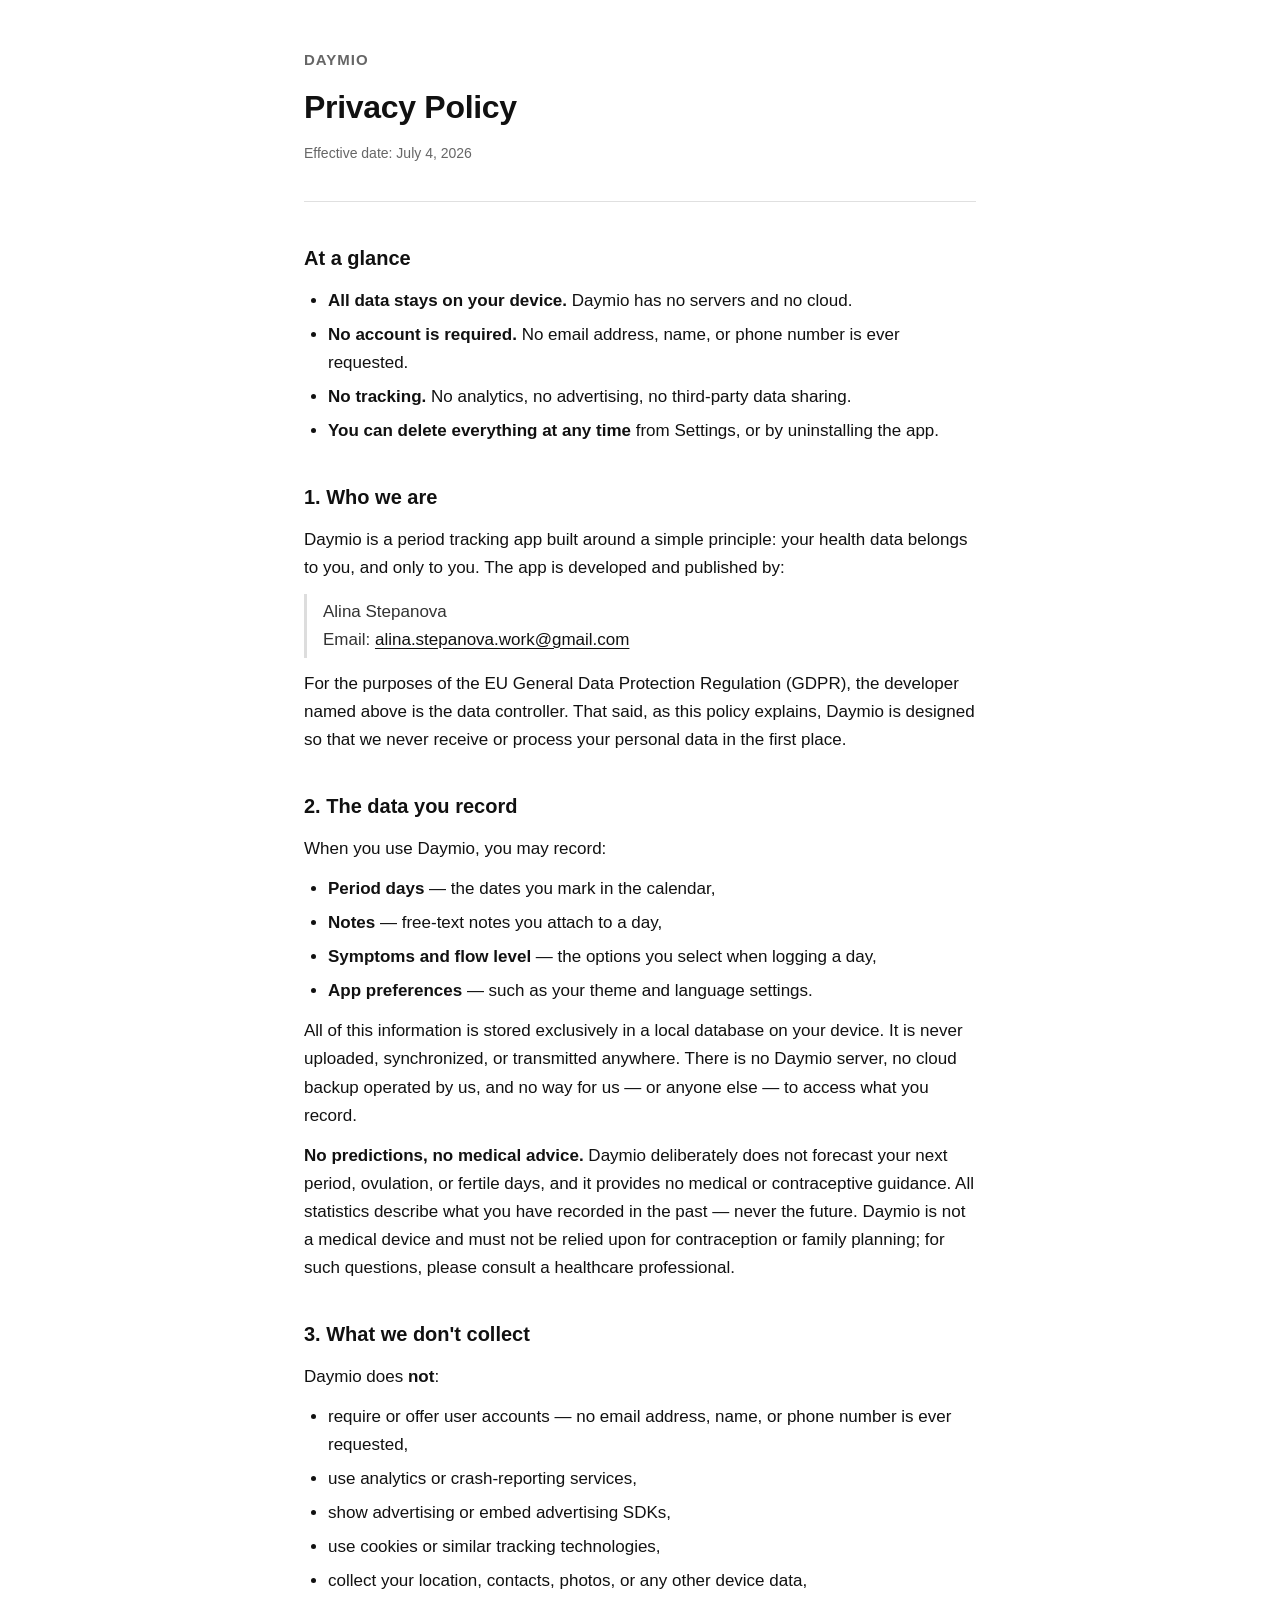
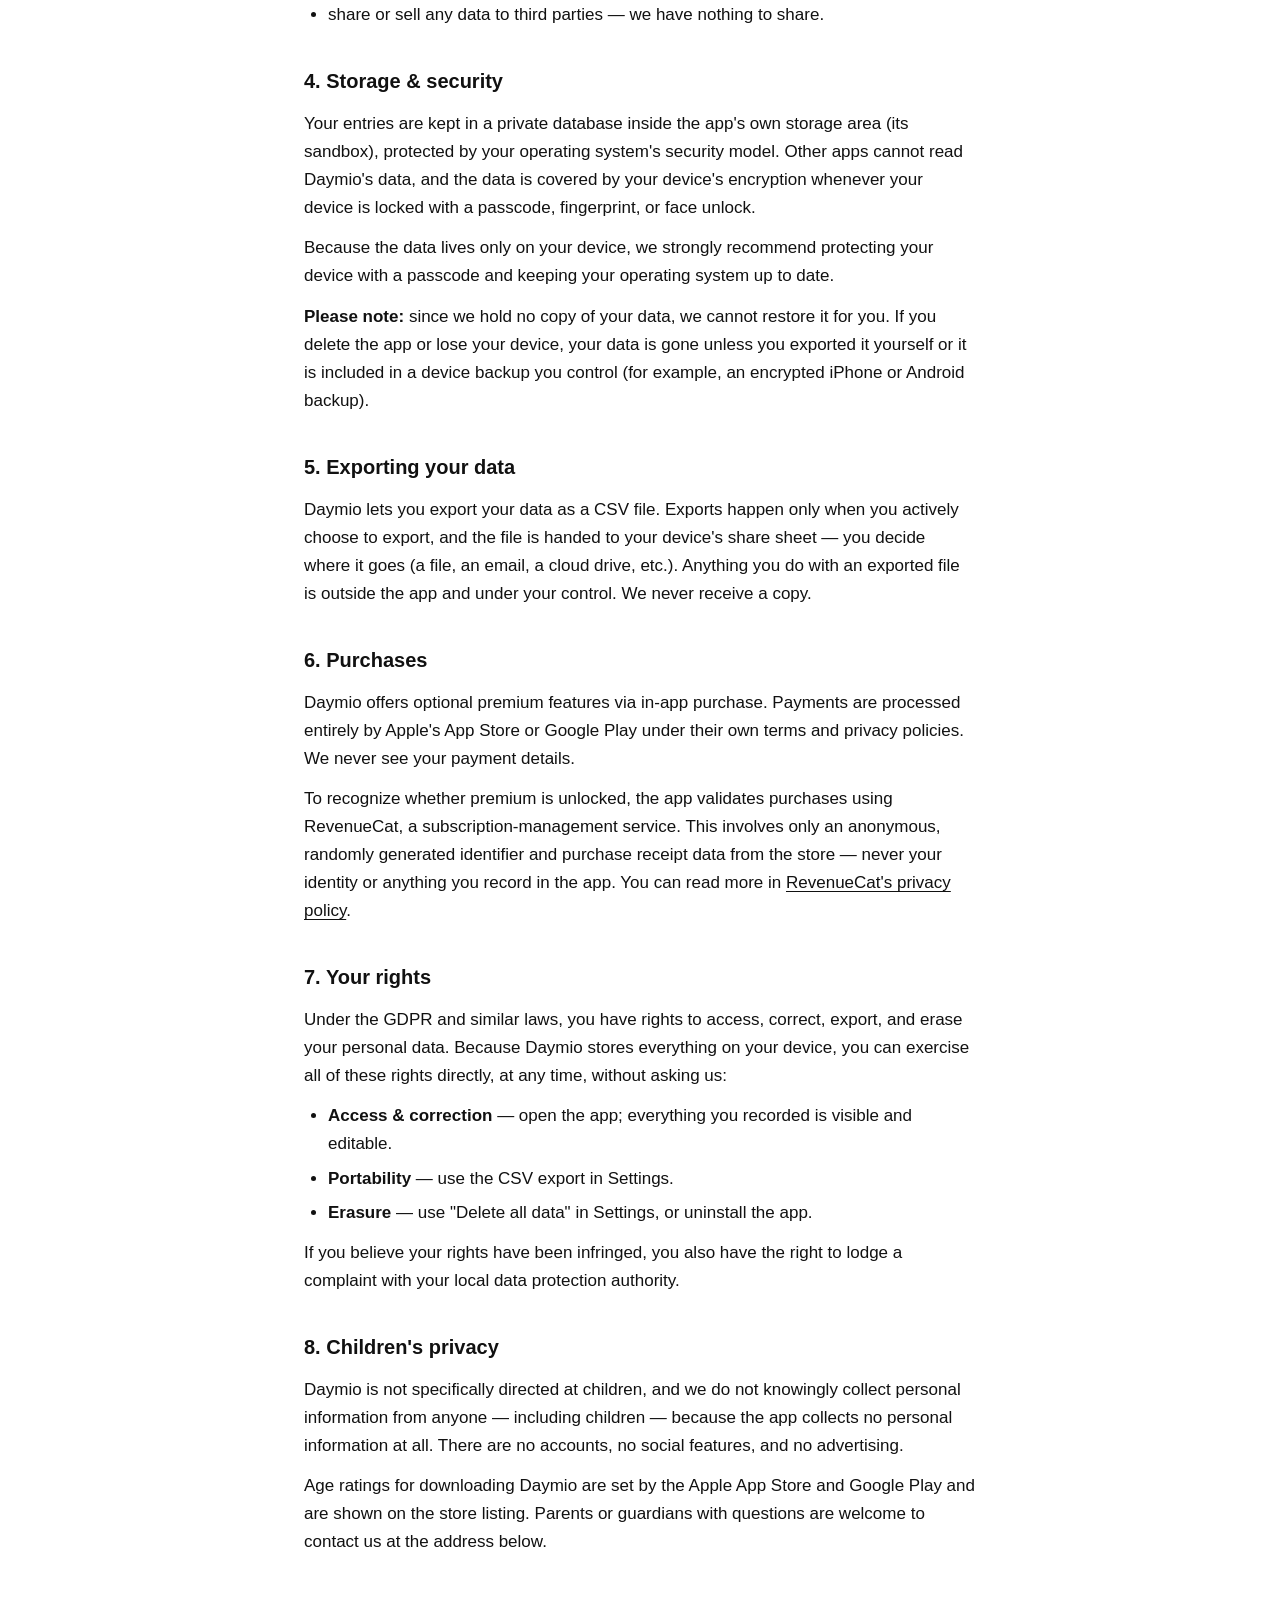
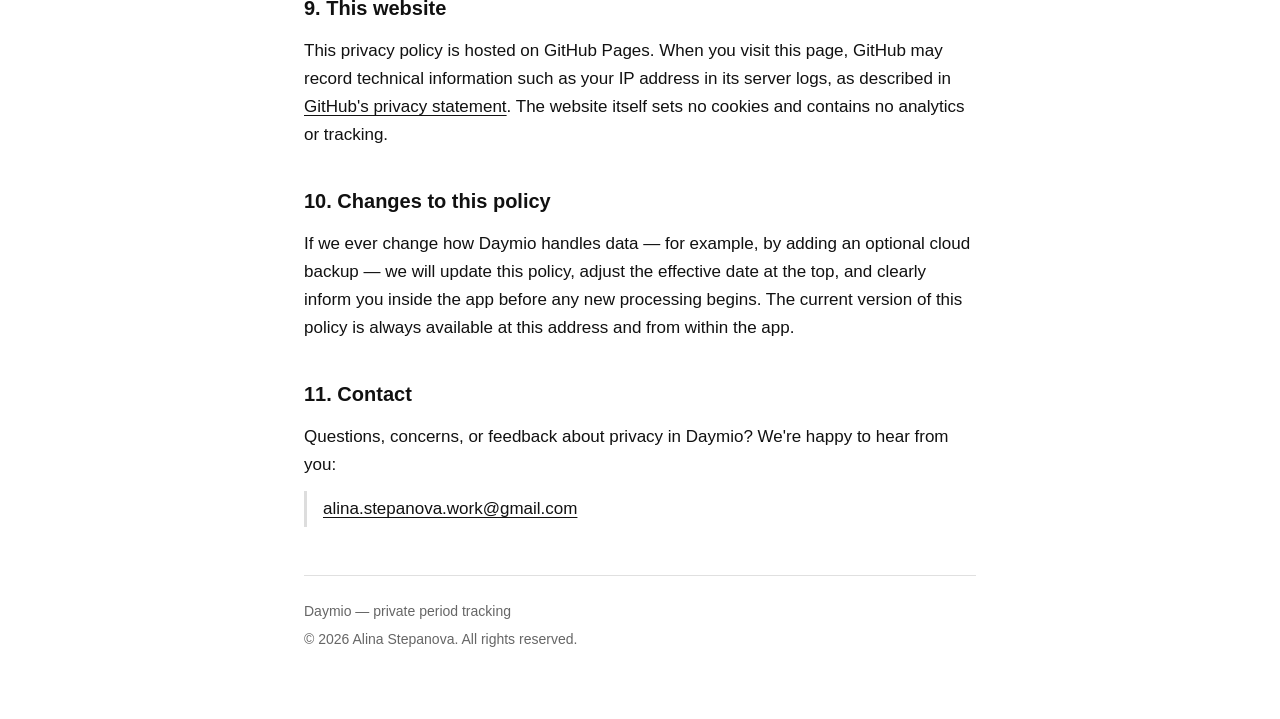
==== index.html @ 73250106 "Publish Daymio privacy policy for GitHub Pages" ====
<!DOCTYPE html>
<html lang="en">
<head>
  <meta charset="UTF-8">
  <meta name="viewport" content="width=device-width, initial-scale=1.0">
  <meta name="description" content="Privacy Policy for Daymio — the private, on-device period tracking app. Your health data never leaves your device.">
  <title>Privacy Policy — Daymio</title>
  <link rel="stylesheet" href="styles.css">
</head>
<body>

  <header>
    <p class="app-name">Daymio</p>
    <h1>Privacy Policy</h1>
    <p class="effective">Effective date: July 4, 2026</p>
  </header>

  <main>

    <section id="summary">
      <h2>At a glance</h2>
      <ul>
        <li><strong>All data stays on your device.</strong> Daymio has no servers and no cloud.</li>
        <li><strong>No account is required.</strong> No email address, name, or phone number is ever requested.</li>
        <li><strong>No tracking.</strong> No analytics, no advertising, no third-party data sharing.</li>
        <li><strong>You can delete everything at any time</strong> from Settings, or by uninstalling the app.</li>
      </ul>
    </section>

    <section id="who-we-are">
      <h2>1. Who we are</h2>
      <p>Daymio is a period tracking app built around a simple principle: your health data belongs to you, and only to you. The app is developed and published by:</p>
      <p class="contact-block">
        Alina Stepanova<br>
        Email: <a href="mailto:alina.stepanova.work@gmail.com">alina.stepanova.work@gmail.com</a>
      </p>
      <p>For the purposes of the EU General Data Protection Regulation (GDPR), the developer named above is the data controller. That said, as this policy explains, Daymio is designed so that we never receive or process your personal data in the first place.</p>
    </section>

    <section id="data-we-store">
      <h2>2. The data you record</h2>
      <p>When you use Daymio, you may record:</p>
      <ul>
        <li><strong>Period days</strong> — the dates you mark in the calendar,</li>
        <li><strong>Notes</strong> — free-text notes you attach to a day,</li>
        <li><strong>Symptoms and flow level</strong> — the options you select when logging a day,</li>
        <li><strong>App preferences</strong> — such as your theme and language settings.</li>
      </ul>
      <p>All of this information is stored exclusively in a local database on your device. It is never uploaded, synchronized, or transmitted anywhere. There is no Daymio server, no cloud backup operated by us, and no way for us — or anyone else — to access what you record.</p>
      <p><strong>No predictions, no medical advice.</strong> Daymio deliberately does not forecast your next period, ovulation, or fertile days, and it provides no medical or contraceptive guidance. All statistics describe what you have recorded in the past — never the future. Daymio is not a medical device and must not be relied upon for contraception or family planning; for such questions, please consult a healthcare professional.</p>
    </section>

    <section id="what-we-dont-collect">
      <h2>3. What we don't collect</h2>
      <p>Daymio does <strong>not</strong>:</p>
      <ul>
        <li>require or offer user accounts — no email address, name, or phone number is ever requested,</li>
        <li>use analytics or crash-reporting services,</li>
        <li>show advertising or embed advertising SDKs,</li>
        <li>use cookies or similar tracking technologies,</li>
        <li>collect your location, contacts, photos, or any other device data,</li>
        <li>share or sell any data to third parties — we have nothing to share.</li>
      </ul>
    </section>

    <section id="storage-security">
      <h2>4. Storage &amp; security</h2>
      <p>Your entries are kept in a private database inside the app's own storage area (its sandbox), protected by your operating system's security model. Other apps cannot read Daymio's data, and the data is covered by your device's encryption whenever your device is locked with a passcode, fingerprint, or face unlock.</p>
      <p>Because the data lives only on your device, we strongly recommend protecting your device with a passcode and keeping your operating system up to date.</p>
      <p><strong>Please note:</strong> since we hold no copy of your data, we cannot restore it for you. If you delete the app or lose your device, your data is gone unless you exported it yourself or it is included in a device backup you control (for example, an encrypted iPhone or Android backup).</p>
    </section>

    <section id="export">
      <h2>5. Exporting your data</h2>
      <p>Daymio lets you export your data as a CSV file. Exports happen only when you actively choose to export, and the file is handed to your device's share sheet — you decide where it goes (a file, an email, a cloud drive, etc.). Anything you do with an exported file is outside the app and under your control. We never receive a copy.</p>
    </section>

    <section id="purchases">
      <h2>6. Purchases</h2>
      <p>Daymio offers optional premium features via in-app purchase. Payments are processed entirely by Apple's App Store or Google Play under their own terms and privacy policies. We never see your payment details.</p>
      <p>To recognize whether premium is unlocked, the app validates purchases using RevenueCat, a subscription-management service. This involves only an anonymous, randomly generated identifier and purchase receipt data from the store — never your identity or anything you record in the app. You can read more in <a href="https://www.revenuecat.com/privacy" rel="noopener">RevenueCat's privacy policy</a>.</p>
    </section>

    <section id="your-rights">
      <h2>7. Your rights</h2>
      <p>Under the GDPR and similar laws, you have rights to access, correct, export, and erase your personal data. Because Daymio stores everything on your device, you can exercise all of these rights directly, at any time, without asking us:</p>
      <ul>
        <li><strong>Access &amp; correction</strong> — open the app; everything you recorded is visible and editable.</li>
        <li><strong>Portability</strong> — use the CSV export in Settings.</li>
        <li><strong>Erasure</strong> — use "Delete all data" in Settings, or uninstall the app.</li>
      </ul>
      <p>If you believe your rights have been infringed, you also have the right to lodge a complaint with your local data protection authority.</p>
    </section>

    <section id="children">
      <h2>8. Children's privacy</h2>
      <p>Daymio is not specifically directed at children, and we do not knowingly collect personal information from anyone — including children — because the app collects no personal information at all. There are no accounts, no social features, and no advertising.</p>
      <p>Age ratings for downloading Daymio are set by the Apple App Store and Google Play and are shown on the store listing. Parents or guardians with questions are welcome to contact us at the address below.</p>
    </section>

    <section id="website">
      <h2>9. This website</h2>
      <p>This privacy policy is hosted on GitHub Pages. When you visit this page, GitHub may record technical information such as your IP address in its server logs, as described in <a href="https://docs.github.com/en/site-policy/privacy-policies/github-general-privacy-statement" rel="noopener">GitHub's privacy statement</a>. The website itself sets no cookies and contains no analytics or tracking.</p>
    </section>

    <section id="changes">
      <h2>10. Changes to this policy</h2>
      <p>If we ever change how Daymio handles data — for example, by adding an optional cloud backup — we will update this policy, adjust the effective date at the top, and clearly inform you inside the app before any new processing begins. The current version of this policy is always available at this address and from within the app.</p>
    </section>

    <section id="contact">
      <h2>11. Contact</h2>
      <p>Questions, concerns, or feedback about privacy in Daymio? We're happy to hear from you:</p>
      <p class="contact-block">
        <a href="mailto:alina.stepanova.work@gmail.com?subject=Daymio%20Privacy">alina.stepanova.work@gmail.com</a>
      </p>
    </section>

  </main>

  <footer>
    <p>Daymio — private period tracking</p>
    <p>&copy; 2026 Alina Stepanova. All rights reserved.</p>
  </footer>

</body>
</html>
---- styles.css ----
/* Daymio privacy policy — plain, readable document styling. */

* {
  margin: 0;
  padding: 0;
  box-sizing: border-box;
}

body {
  font-family: -apple-system, BlinkMacSystemFont, "Segoe UI", Roboto,
    "Helvetica Neue", Arial, sans-serif;
  background: #ffffff;
  color: #111111;
  line-height: 1.65;
  font-size: 17px;
  max-width: 720px;
  margin: 0 auto;
  padding: 48px 24px 64px;
}

header {
  margin-bottom: 40px;
  padding-bottom: 24px;
  border-bottom: 1px solid #e0e0e0;
}

.app-name {
  font-size: 15px;
  font-weight: 600;
  letter-spacing: 1px;
  text-transform: uppercase;
  color: #666666;
  margin-bottom: 8px;
}

h1 {
  font-size: 32px;
  font-weight: 700;
  letter-spacing: -0.3px;
  margin-bottom: 8px;
}

.effective {
  font-size: 14px;
  color: #666666;
}

section {
  margin-bottom: 36px;
}

h2 {
  font-size: 20px;
  font-weight: 650;
  margin-bottom: 12px;
}

p {
  margin-bottom: 12px;
}

ul {
  margin: 0 0 12px 0;
  padding-left: 24px;
}

li {
  margin-bottom: 6px;
}

a {
  color: #111111;
  text-decoration: underline;
  text-underline-offset: 3px;
}

a:hover {
  color: #555555;
}

.contact-block {
  border-left: 3px solid #dddddd;
  padding: 4px 0 4px 16px;
  color: #333333;
}

footer {
  margin-top: 48px;
  padding-top: 24px;
  border-top: 1px solid #e0e0e0;
  font-size: 14px;
  color: #666666;
}

footer p {
  margin-bottom: 4px;
}

@media (max-width: 560px) {
  body {
    font-size: 16px;
    padding: 32px 20px 48px;
  }

  h1 {
    font-size: 27px;
  }
}
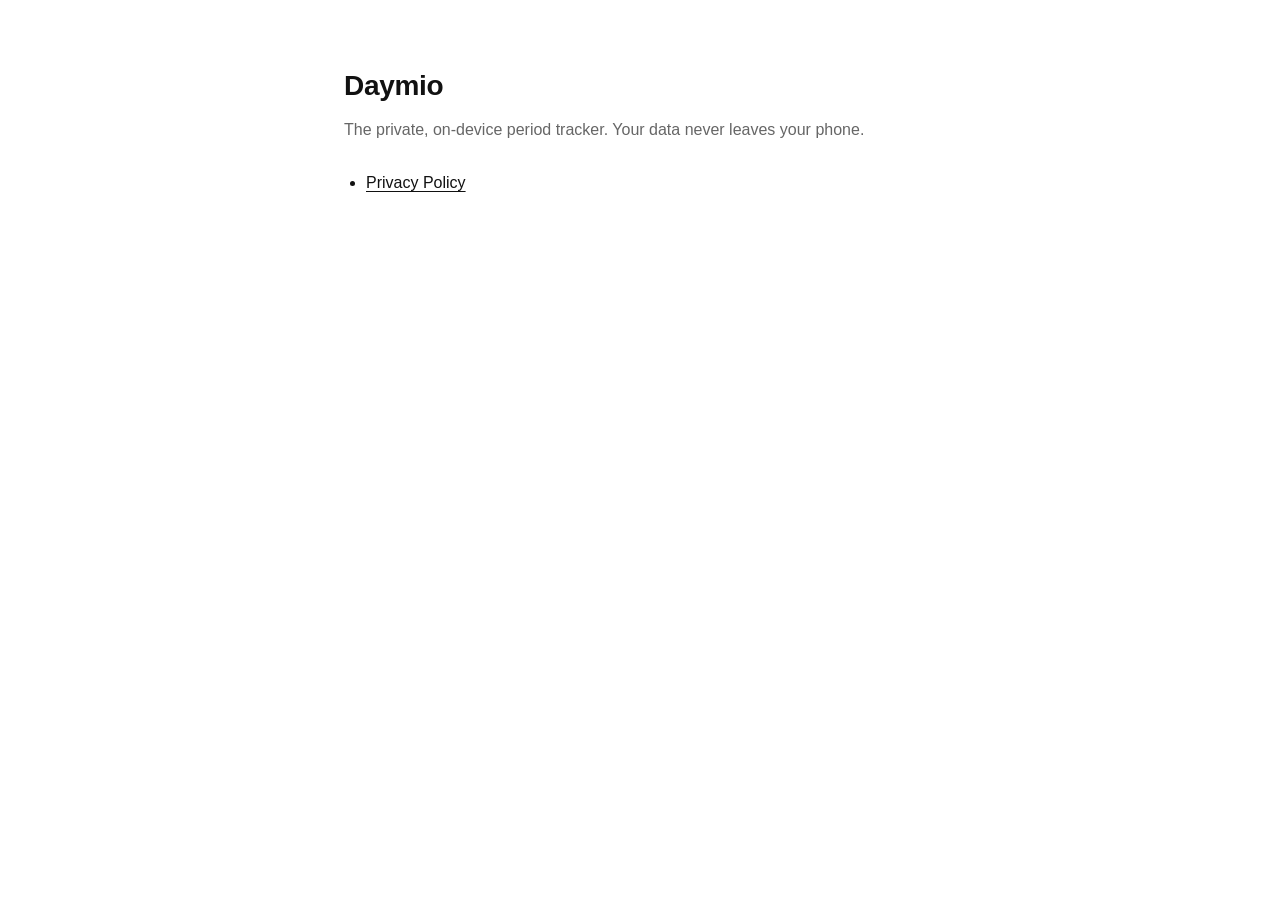
==== commit 41e3fcf6: "Restructure as general public site: move policy to /privacy/, add dark mode - policy served at /priv" ====
--- a/index.html
+++ b/index.html
@@ -1,127 +1,44 @@
 <!DOCTYPE html>
 <html lang="en">
 <head>
-  <meta charset="UTF-8">
-  <meta name="viewport" content="width=device-width, initial-scale=1.0">
-  <meta name="description" content="Privacy Policy for Daymio — the private, on-device period tracking app. Your health data never leaves your device.">
-  <title>Privacy Policy — Daymio</title>
-  <link rel="stylesheet" href="styles.css">
+  <meta charset="utf-8">
+  <meta name="viewport" content="width=device-width, initial-scale=1">
+  <title>Daymio</title>
+  <meta name="description" content="Daymio — the private, on-device period tracker. Your data never leaves your phone.">
+  <style>
+    :root { color-scheme: light dark; }
+    * { margin: 0; padding: 0; box-sizing: border-box; }
+    body {
+      font-family: -apple-system, BlinkMacSystemFont, "Segoe UI", Roboto,
+        "Helvetica Neue", Arial, sans-serif;
+      background: #ffffff;
+      color: #111111;
+      line-height: 1.6;
+      max-width: 640px;
+      margin: 0 auto;
+      padding: 64px 24px;
+    }
+    .app-name {
+      font-size: 28px;
+      font-weight: 700;
+      letter-spacing: -0.3px;
+    }
+    .sub { color: #666666; margin: 8px 0 28px; }
+    ul { padding-left: 22px; }
+    li { margin: 8px 0; }
+    a { color: #111111; text-underline-offset: 3px; }
+    @media (prefers-color-scheme: dark) {
+      body { background: #16151a; color: #e7e5ea; }
+      .sub { color: #9b98a3; }
+      a { color: #f0eef4; }
+    }
+  </style>
 </head>
 <body>
-
-  <header>
-    <p class="app-name">Daymio</p>
-    <h1>Privacy Policy</h1>
-    <p class="effective">Effective date: July 4, 2026</p>
-  </header>
-
-  <main>
-
-    <section id="summary">
-      <h2>At a glance</h2>
-      <ul>
-        <li><strong>All data stays on your device.</strong> Daymio has no servers and no cloud.</li>
-        <li><strong>No account is required.</strong> No email address, name, or phone number is ever requested.</li>
-        <li><strong>No tracking.</strong> No analytics, no advertising, no third-party data sharing.</li>
-        <li><strong>You can delete everything at any time</strong> from Settings, or by uninstalling the app.</li>
-      </ul>
-    </section>
-
-    <section id="who-we-are">
-      <h2>1. Who we are</h2>
-      <p>Daymio is a period tracking app built around a simple principle: your health data belongs to you, and only to you. The app is developed and published by:</p>
-      <p class="contact-block">
-        Alina Stepanova<br>
-        Email: <a href="mailto:alina.stepanova.work@gmail.com">alina.stepanova.work@gmail.com</a>
-      </p>
-      <p>For the purposes of the EU General Data Protection Regulation (GDPR), the developer named above is the data controller. That said, as this policy explains, Daymio is designed so that we never receive or process your personal data in the first place.</p>
-    </section>
-
-    <section id="data-we-store">
-      <h2>2. The data you record</h2>
-      <p>When you use Daymio, you may record:</p>
-      <ul>
-        <li><strong>Period days</strong> — the dates you mark in the calendar,</li>
-        <li><strong>Notes</strong> — free-text notes you attach to a day,</li>
-        <li><strong>Symptoms and flow level</strong> — the options you select when logging a day,</li>
-        <li><strong>App preferences</strong> — such as your theme and language settings.</li>
-      </ul>
-      <p>All of this information is stored exclusively in a local database on your device. It is never uploaded, synchronized, or transmitted anywhere. There is no Daymio server, no cloud backup operated by us, and no way for us — or anyone else — to access what you record.</p>
-      <p><strong>No predictions, no medical advice.</strong> Daymio deliberately does not forecast your next period, ovulation, or fertile days, and it provides no medical or contraceptive guidance. All statistics describe what you have recorded in the past — never the future. Daymio is not a medical device and must not be relied upon for contraception or family planning; for such questions, please consult a healthcare professional.</p>
-    </section>
-
-    <section id="what-we-dont-collect">
-      <h2>3. What we don't collect</h2>
-      <p>Daymio does <strong>not</strong>:</p>
-      <ul>
-        <li>require or offer user accounts — no email address, name, or phone number is ever requested,</li>
-        <li>use analytics or crash-reporting services,</li>
-        <li>show advertising or embed advertising SDKs,</li>
-        <li>use cookies or similar tracking technologies,</li>
-        <li>collect your location, contacts, photos, or any other device data,</li>
-        <li>share or sell any data to third parties — we have nothing to share.</li>
-      </ul>
-    </section>
-
-    <section id="storage-security">
-      <h2>4. Storage &amp; security</h2>
-      <p>Your entries are kept in a private database inside the app's own storage area (its sandbox), protected by your operating system's security model. Other apps cannot read Daymio's data, and the data is covered by your device's encryption whenever your device is locked with a passcode, fingerprint, or face unlock.</p>
-      <p>Because the data lives only on your device, we strongly recommend protecting your device with a passcode and keeping your operating system up to date.</p>
-      <p><strong>Please note:</strong> since we hold no copy of your data, we cannot restore it for you. If you delete the app or lose your device, your data is gone unless you exported it yourself or it is included in a device backup you control (for example, an encrypted iPhone or Android backup).</p>
-    </section>
-
-    <section id="export">
-      <h2>5. Exporting your data</h2>
-      <p>Daymio lets you export your data as a CSV file. Exports happen only when you actively choose to export, and the file is handed to your device's share sheet — you decide where it goes (a file, an email, a cloud drive, etc.). Anything you do with an exported file is outside the app and under your control. We never receive a copy.</p>
-    </section>
-
-    <section id="purchases">
-      <h2>6. Purchases</h2>
-      <p>Daymio offers optional premium features via in-app purchase. Payments are processed entirely by Apple's App Store or Google Play under their own terms and privacy policies. We never see your payment details.</p>
-      <p>To recognize whether premium is unlocked, the app validates purchases using RevenueCat, a subscription-management service. This involves only an anonymous, randomly generated identifier and purchase receipt data from the store — never your identity or anything you record in the app. You can read more in <a href="https://www.revenuecat.com/privacy" rel="noopener">RevenueCat's privacy policy</a>.</p>
-    </section>
-
-    <section id="your-rights">
-      <h2>7. Your rights</h2>
-      <p>Under the GDPR and similar laws, you have rights to access, correct, export, and erase your personal data. Because Daymio stores everything on your device, you can exercise all of these rights directly, at any time, without asking us:</p>
-      <ul>
-        <li><strong>Access &amp; correction</strong> — open the app; everything you recorded is visible and editable.</li>
-        <li><strong>Portability</strong> — use the CSV export in Settings.</li>
-        <li><strong>Erasure</strong> — use "Delete all data" in Settings, or uninstall the app.</li>
-      </ul>
-      <p>If you believe your rights have been infringed, you also have the right to lodge a complaint with your local data protection authority.</p>
-    </section>
-
-    <section id="children">
-      <h2>8. Children's privacy</h2>
-      <p>Daymio is not specifically directed at children, and we do not knowingly collect personal information from anyone — including children — because the app collects no personal information at all. There are no accounts, no social features, and no advertising.</p>
-      <p>Age ratings for downloading Daymio are set by the Apple App Store and Google Play and are shown on the store listing. Parents or guardians with questions are welcome to contact us at the address below.</p>
-    </section>
-
-    <section id="website">
-      <h2>9. This website</h2>
-      <p>This privacy policy is hosted on GitHub Pages. When you visit this page, GitHub may record technical information such as your IP address in its server logs, as described in <a href="https://docs.github.com/en/site-policy/privacy-policies/github-general-privacy-statement" rel="noopener">GitHub's privacy statement</a>. The website itself sets no cookies and contains no analytics or tracking.</p>
-    </section>
-
-    <section id="changes">
-      <h2>10. Changes to this policy</h2>
-      <p>If we ever change how Daymio handles data — for example, by adding an optional cloud backup — we will update this policy, adjust the effective date at the top, and clearly inform you inside the app before any new processing begins. The current version of this policy is always available at this address and from within the app.</p>
-    </section>
-
-    <section id="contact">
-      <h2>11. Contact</h2>
-      <p>Questions, concerns, or feedback about privacy in Daymio? We're happy to hear from you:</p>
-      <p class="contact-block">
-        <a href="mailto:alina.stepanova.work@gmail.com?subject=Daymio%20Privacy">alina.stepanova.work@gmail.com</a>
-      </p>
-    </section>
-
-  </main>
-
-  <footer>
-    <p>Daymio — private period tracking</p>
-    <p>&copy; 2026 Alina Stepanova. All rights reserved.</p>
-  </footer>
-
+  <p class="app-name">Daymio</p>
+  <p class="sub">The private, on-device period tracker. Your data never leaves your phone.</p>
+  <ul>
+    <li><a href="privacy/">Privacy Policy</a></li>
+  </ul>
 </body>
 </html>
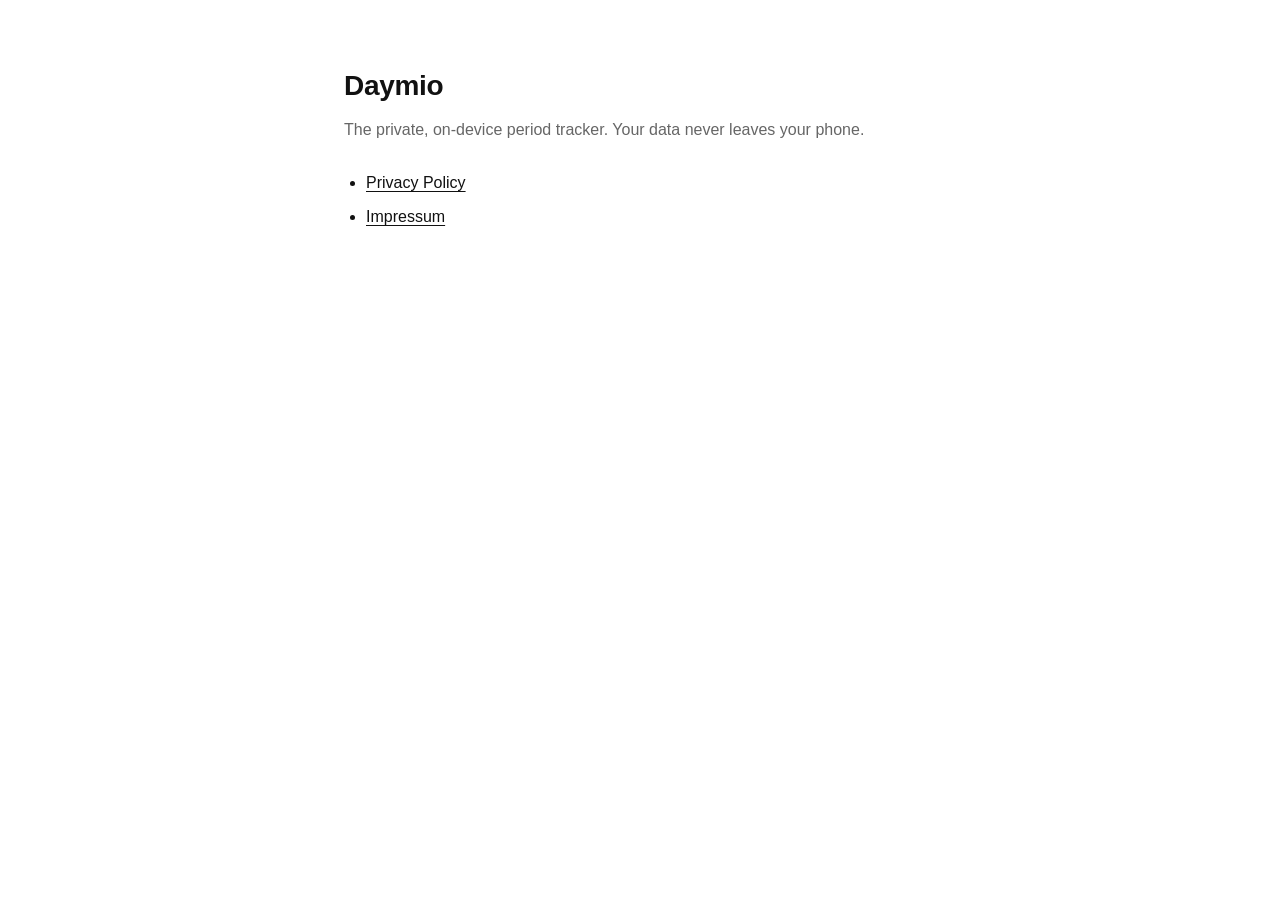
==== commit 91b4567b: "Add Impressum page and controller address to the privacy policy - New impressum/ page (German with E" ====
--- a/index.html
+++ b/index.html
@@ -39,6 +39,7 @@
   <p class="sub">The private, on-device period tracker. Your data never leaves your phone.</p>
   <ul>
     <li><a href="privacy/">Privacy Policy</a></li>
+    <li><a href="impressum/">Impressum</a></li>
   </ul>
 </body>
 </html>
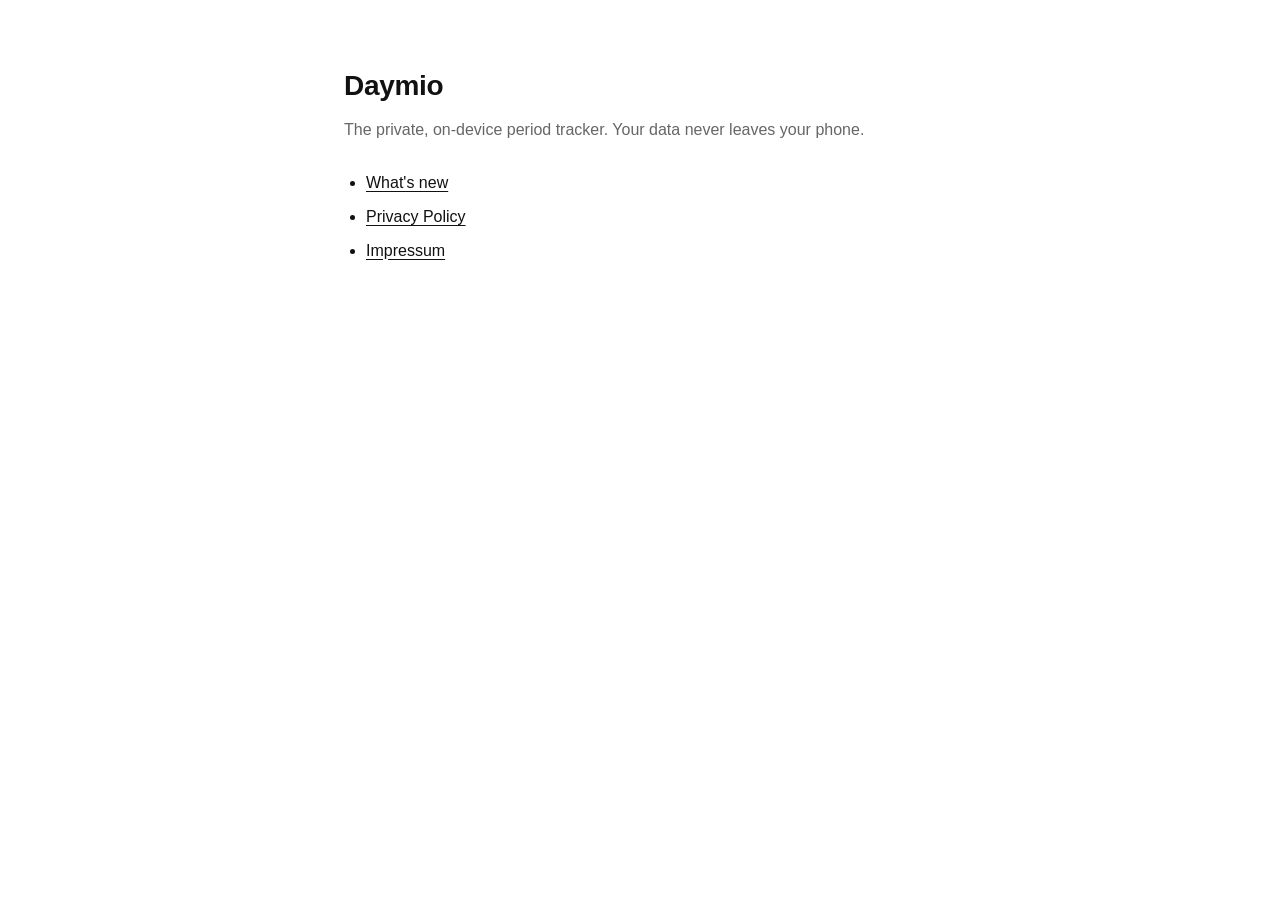
==== commit 820fc0aa: "Add What's new page with the 1.0.3 iOS release notes Feature list (free / Premium / privacy), store " ====
--- a/index.html
+++ b/index.html
@@ -38,6 +38,7 @@
   <p class="app-name">Daymio</p>
   <p class="sub">The private, on-device period tracker. Your data never leaves your phone.</p>
   <ul>
+    <li><a href="whats-new/">What's new</a></li>
     <li><a href="privacy/">Privacy Policy</a></li>
     <li><a href="impressum/">Impressum</a></li>
   </ul>
